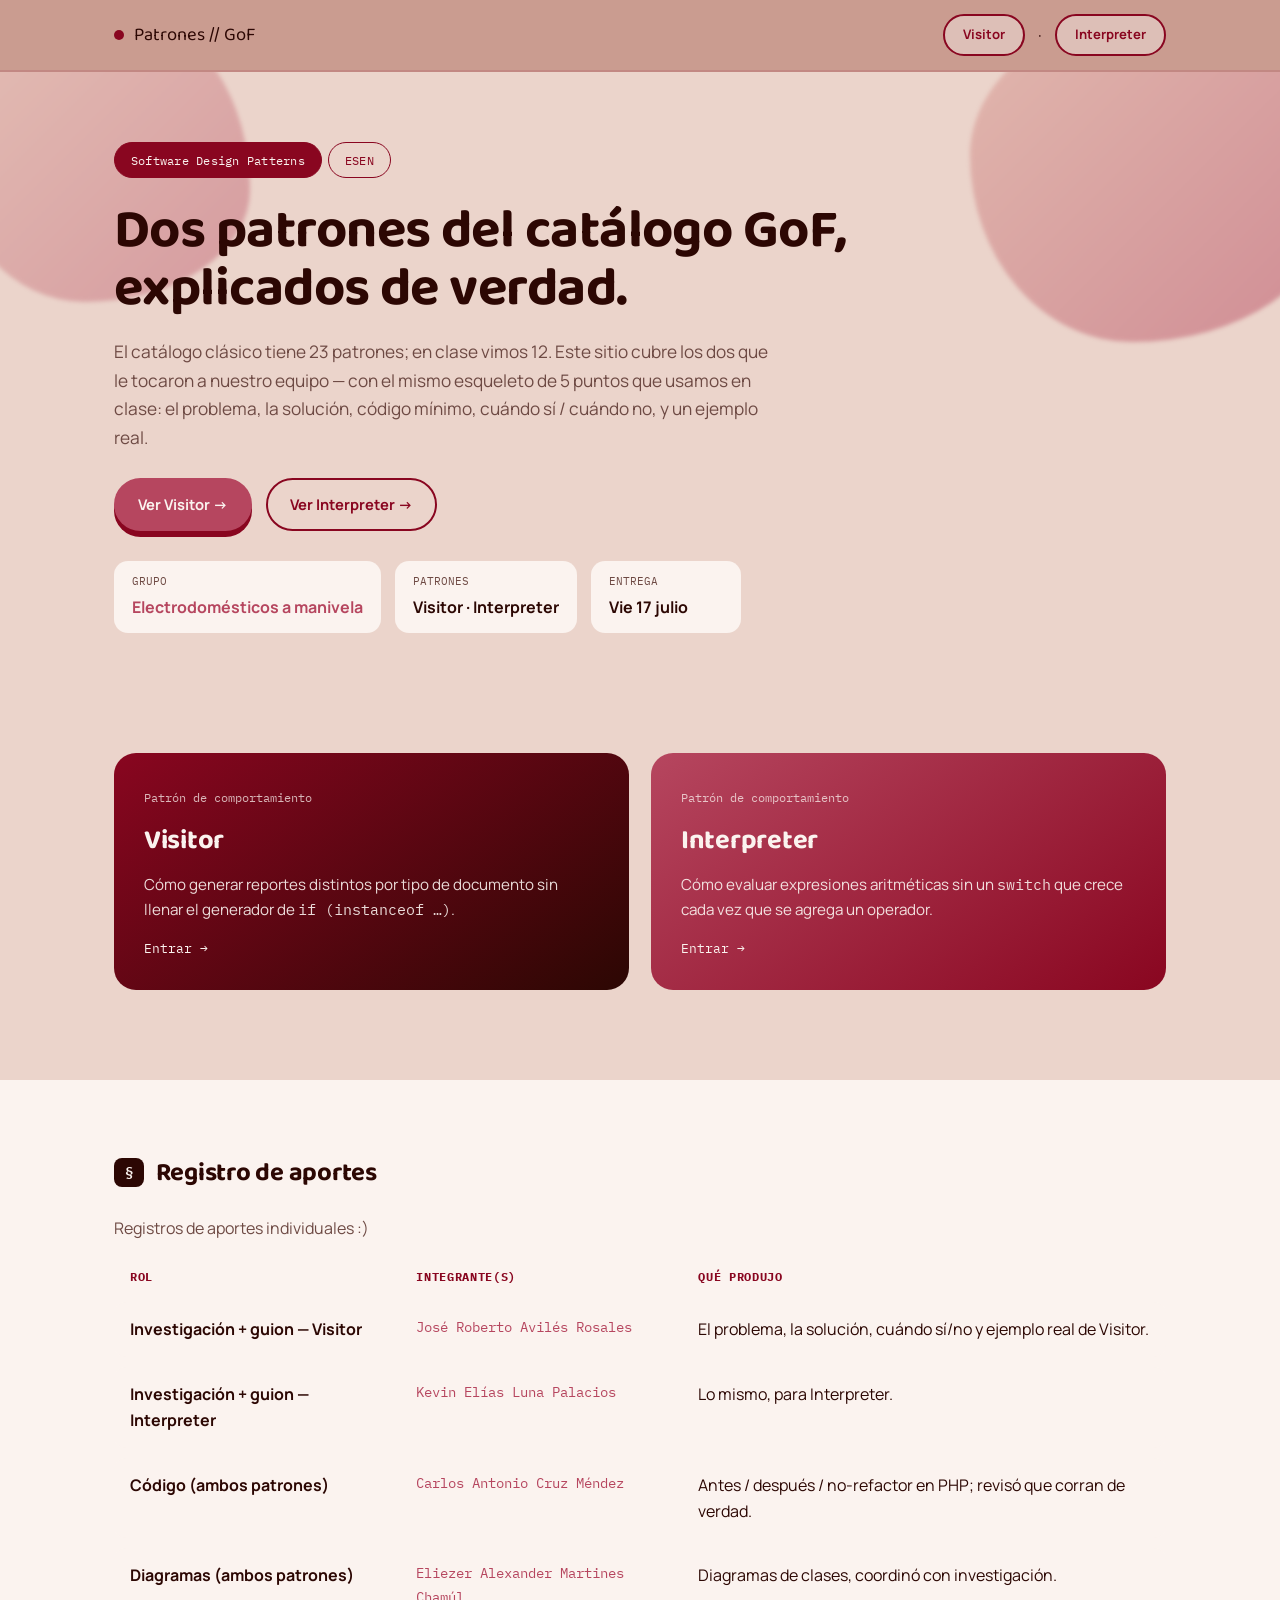
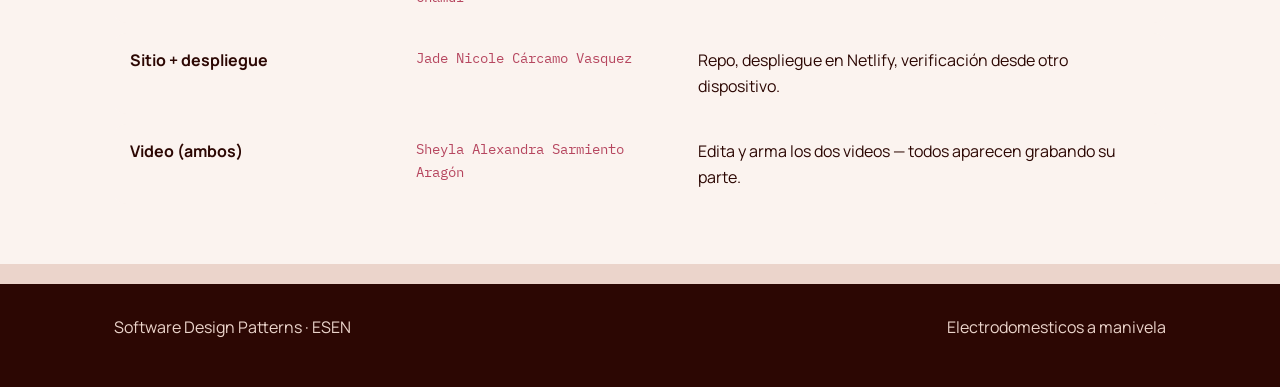
==== index.html @ 47b6f1de "Inicio de sitio patrones" ====
<!doctype html>
<html lang="es">
<head>
<meta charset="UTF-8">
<meta name="viewport" content="width=device-width, initial-scale=1">
<title>Patrones de Diseño — Visitor &amp; Interpreter</title>
<meta name="description" content="Mini-sitio del equipo sobre los patrones de diseño Visitor e Interpreter — ESEN.">
<link rel="stylesheet" href="style.css">
</head>
<body>

<header class="site">
  <div class="wrap">
    <div class="brand"><span class="dot"></span> Patrones // GoF</div>
    <nav class="crumbs"><a href="visitor.html">Visitor</a> &nbsp;·&nbsp; <a href="interpreter.html">Interpreter</a></nav>
  </div>
</header>

<main>
  <section class="hero">
    <div class="blob b1"></div>
    <div class="blob b2"></div>
    <div class="wrap">
      <div class="pill-combo">
        <span class="pill solid">Software Design Patterns</span>
        <span class="pill">ESEN</span>
      </div>
      <h1>Dos patrones del catálogo GoF,<br>explicados de verdad.</h1>
      <p class="lead">
        El catálogo clásico tiene 23 patrones; en clase vimos 12. Este sitio cubre los dos
        que le tocaron a nuestro equipo — con el mismo esqueleto de 5 puntos que usamos en
        clase: el problema, la solución, código mínimo, cuándo sí / cuándo no, y un ejemplo real.
      </p>
      <div class="actions">
        <a class="btn primary" href="visitor.html">Ver Visitor →</a>
        <a class="btn ghost" href="interpreter.html">Ver Interpreter →</a>
      </div>

      <div class="titleblock">
        <div class="cell"><span class="k">Grupo</span><span class="v fill">Electrodomésticos a manivela</span></div>
        <div class="cell"><span class="k">Patrones</span><span class="v">Visitor · Interpreter</span></div>
        <div class="cell"><span class="k">Entrega</span><span class="v">Vie 17 julio</span></div>
      </div>
    </div>
  </section>

  <section class="block">
    <div class="wrap">
      <div class="sheets">
        <a class="sheet c1" href="visitor.html">
          <span class="tag">Patrón de comportamiento</span>
          <h3>Visitor</h3>
          <p>Cómo generar reportes distintos por tipo de documento sin llenar el generador
             de <code>if (instanceof …)</code>.</p>
          <span class="go">Entrar →</span>
        </a>
        <a class="sheet c2" href="interpreter.html">
          <span class="tag">Patrón de comportamiento</span>
          <h3>Interpreter</h3>
          <p>Cómo evaluar expresiones aritméticas sin un <code>switch</code> que crece
             cada vez que se agrega un operador.</p>
          <span class="go">Entrar →</span>
        </a>
      </div>
    </div>
  </section>

  <section class="block tint">
    <div class="wrap">
      <h2><span class="idx">§</span> Registro de aportes</h2>
      <p style="color:var(--muted); max-width:70ch;">
        Registros de aportes individuales :)
      </p>
      <table class="aportes">
        <tr><th>Rol</th><th>Integrante(s)</th><th>Qué produjo</th></tr>
        <tr>
          <td>Investigación + guion — Visitor</td>
          <td class="name">José Roberto Avilés Rosales</td>
          <td>El problema, la solución, cuándo sí/no y ejemplo real de Visitor.</td>
        </tr>
        <tr>
          <td>Investigación + guion — Interpreter</td>
          <td class="name">Kevin Elías Luna Palacios</td>
          <td>Lo mismo, para Interpreter.</td>
        </tr>
        <tr>
          <td>Código (ambos patrones)</td>
          <td class="name">Carlos Antonio Cruz Méndez</td>
          <td>Antes / después / no-refactor en PHP; revisó que corran de verdad.</td>
        </tr>
        <tr>
          <td>Diagramas (ambos patrones)</td>
          <td class="name">Eliezer Alexander Martines Chamúl</td>
          <td>Diagramas de clases, coordinó con investigación.</td>
        </tr>
        <tr>
          <td>Sitio + despliegue</td>
          <td class="name">Jade Nicole Cárcamo Vasquez</td>
          <td>Repo, despliegue en Netlify, verificación desde otro dispositivo.</td>
        </tr>
        <tr>
          <td>Video (ambos)</td>
          <td class="name">Sheyla Alexandra Sarmiento Aragón</td>
          <td>Edita y arma los dos videos — todos aparecen grabando su parte.</td>
        </tr>
      </table>
    </div>
  </section>
</main>

<footer class="site">
  <div class="wrap">
    <span>Software Design Patterns · ESEN</span>
    <span>Electrodomesticos a manivela</span>
  </div>
</footer>

</body>
</html>
---- style.css ----
/* ============================================================
   PATRONES DE DISEÑO — hoja de estilos
   Paleta: almond-silk / rosy-taupe / berry-crush / burgundy / rich-mahogany
   Estilo: cálido, tarjetas de color sólido, ventanas "mockup"
   (navegador / celular), píldoras de dos tonos, citas grandes.
   ============================================================ */

@import url('https://fonts.googleapis.com/css2?family=Baloo+2:wght@500;700;800&family=Manrope:wght@400;500;600;700;800&family=IBM+Plex+Mono:wght@400;500;600;700&display=swap');

:root{
  --almond-silk:   #EBD4CB;
  --rosy-taupe:    #DA9F93;
  --berry-crush:   #B6465F;
  --burgundy:      #890620;
  --rich-mahogany: #2C0703;

  --ink:    var(--rich-mahogany);
  --muted:  #6E4A44;
  --paper:  #FBF3EF;
  --radius: 22px;
  --maxw:   1100px;
}

*{ box-sizing: border-box; }
html{ scroll-behavior: smooth; }

body{
  margin:0;
  background: var(--almond-silk);
  color: var(--ink);
  font-family: 'Manrope', system-ui, sans-serif;
  line-height: 1.65;
  -webkit-font-smoothing: antialiased;
}

h1,h2,h3,.display{ font-family: 'Baloo 2', system-ui, sans-serif; font-weight:700; letter-spacing:-.01em; }
.mono, code{ font-family: 'IBM Plex Mono', ui-monospace, monospace; }

a{ color: var(--burgundy); }
a:focus-visible, button:focus-visible{ outline: 2px solid var(--berry-crush); outline-offset:3px; }

.wrap{ max-width: var(--maxw); margin:0 auto; padding: 0 24px; }

/* ---------- nav ---------- */
header.site{
  position: sticky; top:0; z-index: 30;
  background: rgba(199,151,139,0.92);
  backdrop-filter: blur(8px);
  border-bottom: 2px solid rgba(137,6,32,0.12);
  padding: 14px 0;
}
header.site .wrap{ display:flex; align-items:center; justify-content:space-between; gap:16px; flex-wrap:wrap; }
.brand{ display:flex; align-items:center; gap:10px; font-family:'Baloo 2'; font-size:1.15rem; color: var(--rich-mahogany); }
.brand .dot{ width:10px; height:10px; border-radius:50%; background: var(--burgundy); display:inline-block; }
nav.crumbs{ display:flex; align-items:center; gap:10px; flex-wrap:wrap; }
nav.crumbs a{
  display:inline-flex; align-items:center;
  padding: 8px 18px; border-radius: 999px;
  border: 2px solid var(--burgundy); color: var(--burgundy);
  font-family:'Manrope'; font-weight:700; font-size:.82rem;
  text-decoration:none; background: rgba(251,243,239,0.4);
  transition: transform .15s ease, background .15s ease, color .15s ease;
}
nav.crumbs a:hover{
  background: var(--burgundy); color: var(--paper);
  text-decoration:none; transform: translateY(-1px);
}

/* ---------- pill badges (two-tone, like "Talk (Nerdy) to Us") ---------- */
.pill-combo{ display:inline-flex; align-items:center; gap:6px; margin-bottom: 18px; flex-wrap:wrap; }
.pill{
  display:inline-block; padding: 7px 16px; border-radius: 999px;
  font-family:'IBM Plex Mono'; font-size:.78rem; letter-spacing:.02em;
  border: 1.5px solid var(--burgundy); color: var(--burgundy);
}
.pill.solid{ background: var(--burgundy); color: var(--paper); border-color: var(--burgundy); }
.pill.taupe{ background: var(--rosy-taupe); border-color: var(--rosy-taupe); color: var(--rich-mahogany); }

/* ---------- buttons ---------- */
.btn{
  display:inline-flex; align-items:center; gap:8px;
  padding: 12px 22px; border-radius: 999px;
  font-family:'Manrope'; font-weight:700; font-size:.92rem;
  text-decoration:none; border: 2px solid transparent;
  transition: transform .15s ease, box-shadow .15s ease;
}
.btn:hover{ transform: translateY(-2px); text-decoration:none; }
.btn.primary{ background: var(--berry-crush); color: var(--paper); box-shadow: 0 6px 0 var(--burgundy); }
.btn.primary:hover{ box-shadow: 0 3px 0 var(--burgundy); }
.btn.ghost{ background: transparent; border-color: var(--burgundy); color: var(--burgundy); }

/* ---------- hero with organic blob ---------- */
.hero{ position: relative; padding: 70px 0 30px; overflow: hidden; }
.blob{
  position:absolute; z-index:0; opacity:.5;
  width: 360px; height: 340px;
  background: linear-gradient(135deg, var(--rosy-taupe), var(--berry-crush));
  border-radius: 62% 38% 55% 45% / 45% 60% 40% 55%;
  filter: blur(2px);
}
.blob.b1{ top:-70px; right:-50px; }
.blob.b2{ width:300px; height:280px; top:-50px; left:-50px; opacity:.4; }
.hero .wrap{ position:relative; z-index:1; }
.hero h1{ font-size: clamp(2.1rem, 5vw, 3.4rem); line-height:1.08; margin:.1em 0 .35em; color: var(--rich-mahogany); }
.hero p.lead{ max-width: 60ch; font-size: 1.08rem; color: var(--muted); }
.hero .actions{ margin-top: 26px; display:flex; gap:14px; flex-wrap:wrap; }

/* ---------- device frames (signature element) ---------- */
.device-frame.browser{
  background: var(--paper);
  border-radius: 16px;
  box-shadow: 0 20px 45px rgba(44,7,3,0.18);
  overflow: hidden;
  border: 1px solid rgba(44,7,3,0.08);
}
.device-frame.browser .chrome{
  display:flex; align-items:center; gap:6px;
  padding: 12px 16px; background: var(--rich-mahogany);
}
.device-frame.browser .chrome span{ width:10px; height:10px; border-radius:50%; display:inline-block; }
.device-frame.browser .chrome span:nth-child(1){ background:#E8848D; }
.device-frame.browser .chrome span:nth-child(2){ background:#EFC28C; }
.device-frame.browser .chrome span:nth-child(3){ background:#8FC79A; }
.device-frame.browser .screen{ padding: 26px; }

.device-frame.phone{
  width: 230px; margin: 0 auto;
  background: var(--rich-mahogany);
  border-radius: 34px;
  padding: 14px 10px;
  box-shadow: 0 20px 45px rgba(44,7,3,0.25);
}
.device-frame.phone .notch{ width:60px; height:8px; background: rgba(255,255,255,0.25); border-radius: 999px; margin: 0 auto 10px; }
.device-frame.phone .screen{ background: var(--paper); border-radius: 20px; padding: 22px 16px; text-align:center; }

/* ---------- card grid (index page) ---------- */
.sheets{ display:grid; grid-template-columns: 1fr 1fr; gap: 22px; margin: 40px 0; }
@media (max-width:720px){ .sheets{ grid-template-columns: 1fr; } }
.sheet{
  display:block; text-decoration:none;
  border-radius: var(--radius);
  padding: 30px;
  color: var(--paper);
  position: relative;
  transition: transform .15s ease;
}
.sheet:hover{ transform: translateY(-4px); text-decoration:none; }
.sheet.c1{ background: linear-gradient(145deg, var(--burgundy), var(--rich-mahogany)); }
.sheet.c2{ background: linear-gradient(145deg, var(--berry-crush), var(--burgundy)); }
.sheet .tag{ font-family:'IBM Plex Mono'; font-size:.72rem; opacity:.75; }
.sheet h3{ font-size:1.7rem; margin:.35em 0 .3em; color: var(--paper); }
.sheet p{ opacity:.9; margin:0; font-size:.95rem; }
.sheet .go{ display:inline-block; margin-top:16px; font-family:'IBM Plex Mono'; font-size:.8rem; }

/* ---------- sections ---------- */
section.block{ padding: 50px 0; }
section.block.tint{ background: var(--paper); }
section.block h2{
  font-size: 1.6rem; display:flex; align-items:center; gap:12px; color: var(--rich-mahogany);
}
section.block h2 .idx{
  font-family:'IBM Plex Mono'; background: var(--rich-mahogany); color: var(--paper);
  padding: 3px 11px; border-radius: 8px; font-size:.85rem;
}
section.block .body{ margin-top:14px; }
section.block .body p{ max-width: 74ch; }

/* note below the "problema" quote card — centered */
section.block .body.center{ text-align:center; }
section.block .body.center p{ max-width: 68ch; margin-left:auto; margin-right:auto; }

/* "solución" paragraph — fills the full width instead of a narrow left column */
section.block .body.wide p{ max-width: none; text-align: justify; hyphens: auto; }

/* ---------- big quote (problem framing) ---------- */
.bigquote{
  position: relative;
  background: var(--rosy-taupe);
  border-radius: var(--radius);
  padding: 34px 34px 30px 60px;
  margin-top: 18px;
}
.bigquote::before{
  content:"\201C"; position:absolute; left:16px; top:2px;
  font-family:'Baloo 2'; font-size:4rem; color: var(--paper); opacity:.7; line-height:1;
}
.bigquote p{ margin:0; color: var(--rich-mahogany); font-size:1.02rem; }

/* ---------- when yes/no ---------- */
.grid2{ display:grid; grid-template-columns:1fr 1fr; gap:20px; margin-top:18px; }
@media (max-width:680px){ .grid2{ grid-template-columns:1fr; } }
.col{ border-radius: var(--radius); padding: 22px 24px; }
.col.si{ background: #E7EFDF; }
.col.no{ background: #F3DCDC; }
.col h4{ margin:0 0 12px; font-family:'Baloo 2'; font-size:1.05rem; }
.col.si h4{ color:#3E6B3F; }
.col.no h4{ color:#8A2E2E; }
.col ul{ margin:0; padding-left:1.1em; }
.col li{ margin-bottom:8px; }

/* ---------- code window ---------- */
.codewindow{ margin-top:18px; }
.codewindow .label{
  font-family:'IBM Plex Mono'; font-size:.75rem; color: var(--burgundy);
  margin-bottom:8px; display:flex; align-items:center; gap:8px;
}
.codewindow .label .pill{ padding:3px 10px; font-size:.7rem; }
.codewindow pre{
  margin:0; padding: 20px 22px; overflow-x:auto;
  font-family:'IBM Plex Mono'; font-size:.82rem; line-height:1.55;
  color: #F3E4DE; background: var(--rich-mahogany);
}
.codewindow .kw{ color:#F2B6A0; }
.codewindow .cls{ color:#9FD8B0; }
.codewindow .str{ color:#EAD08C; }
.codewindow .cm{ color:#B88C86; }

/* two smaller code windows side by side */
.codepair{ display:grid; grid-template-columns:1fr 1fr; gap:18px; margin-top:22px; }
@media (max-width:780px){ .codepair{ grid-template-columns:1fr; } }

/* ---------- diagram ---------- */
.diagram-wrap{ margin-top:18px; }
.diagram svg{ max-width:100%; height:auto; display:block; }

/* ---------- pending flag ---------- */
.pending{
  margin-top:16px; border-radius: var(--radius);
  border: 2px dashed var(--berry-crush);
  background: rgba(182,70,95,0.06);
  padding: 20px 24px;
}
.pending .flag{
  font-family:'IBM Plex Mono'; font-size:.7rem; text-transform:uppercase; letter-spacing:.08em;
  background: var(--berry-crush); color: var(--paper); padding:3px 10px; border-radius:999px;
  display:inline-block; margin-bottom:10px;
}
.pending p{ margin:.4em 0; }
.pending .howto{ color: var(--muted); font-size:.88rem; }

/* ---------- video (phone mockup) ---------- */
.videoblock{ margin-top:22px; display:flex; justify-content:center; }
.videoblock .screen strong{ display:block; margin-bottom:6px; color: var(--rich-mahogany); }
.videoblock .screen span{ display:block; font-size:.82rem; color: var(--muted); margin-bottom:14px; }

/* ---------- contributions table ---------- */
table.aportes{ width:100%; border-collapse: separate; border-spacing:0 10px; margin-top:14px; }
table.aportes th{ text-align:left; font-family:'IBM Plex Mono'; font-size:.72rem; letter-spacing:.06em; text-transform:uppercase; color: var(--burgundy); padding: 0 16px 6px; }
table.aportes td{ background: var(--paper); padding: 14px 16px; vertical-align:top; }
table.aportes tr td:first-child{ border-radius: 12px 0 0 12px; font-weight:700; }
table.aportes tr td:last-child{ border-radius: 0 12px 12px 0; }
table.aportes td.name{ color: var(--berry-crush); font-family:'IBM Plex Mono'; font-size:.88rem; }
table.aportes td.done{ color:#3E6B3F; font-family:'IBM Plex Mono'; font-size:.88rem; }

/* ---------- sources ---------- */
.sources{ margin-top:14px; padding-left:1.2em; color: var(--muted); font-size:.88rem; }
.sources li{ margin-bottom:6px; }
.sources a{ color: var(--muted); }
.sources a:hover{ color: var(--burgundy); }

/* ---------- title block ---------- */
.titleblock{ margin-top:30px; display:flex; gap:14px; flex-wrap:wrap; }
.titleblock .cell{ background: var(--paper); border-radius:14px; padding:12px 18px; min-width:150px; }
.titleblock .k{ display:block; font-family:'IBM Plex Mono'; font-size:.68rem; text-transform:uppercase; color: var(--muted); margin-bottom:4px; }
.titleblock .v{ font-weight:700; color: var(--rich-mahogany); }
.titleblock .v.fill{ color: var(--berry-crush); }

/* ---------- footer ---------- */
footer.site{ background: var(--rich-mahogany); color: var(--almond-silk); padding: 30px 0 46px; margin-top: 20px; }
footer.site .wrap{ display:flex; justify-content:space-between; gap:16px; flex-wrap:wrap; }
footer.site a{ color: var(--almond-silk); }
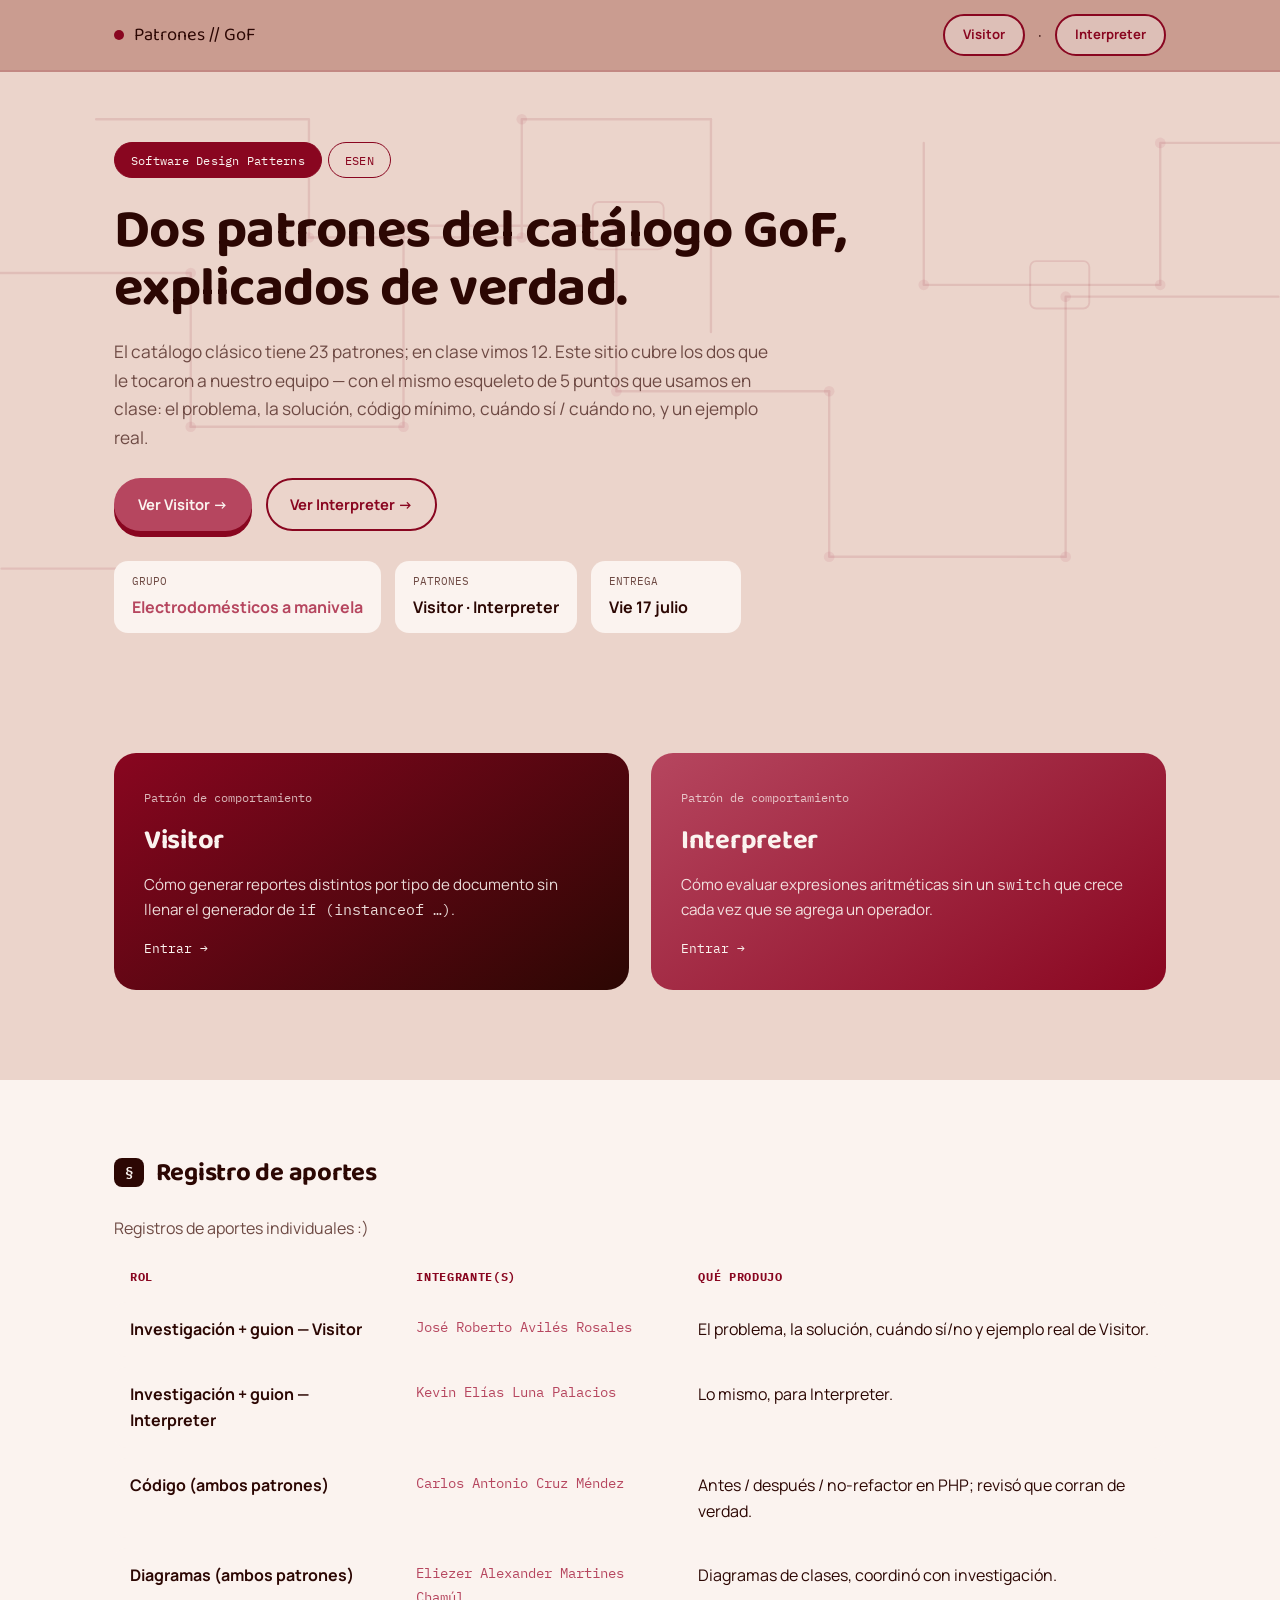
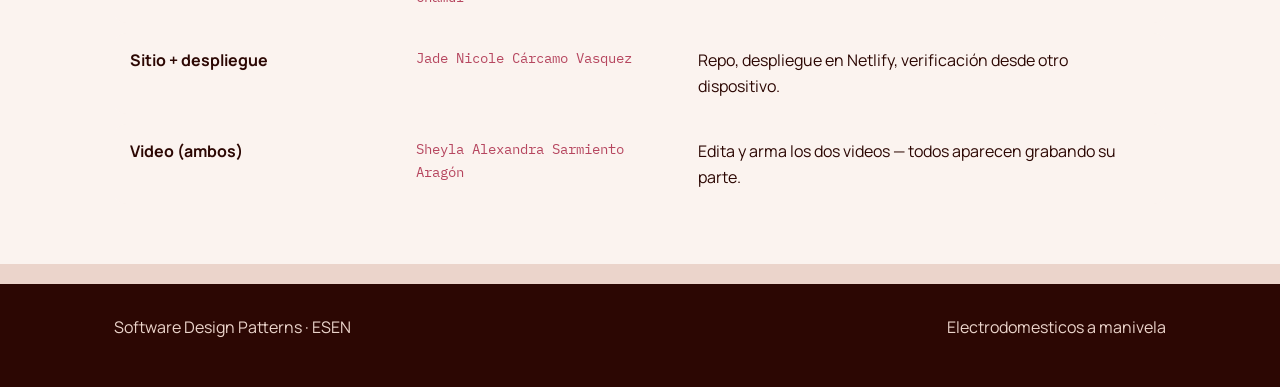
==== commit 64f9d465: "cambios" ====
--- a/index.html
+++ b/index.html
@@ -18,8 +18,47 @@
 
 <main>
   <section class="hero">
-    <div class="blob b1"></div>
-    <div class="blob b2"></div>
+    <div class="circuit-bg">
+      <svg viewBox="0 0 1200 500" preserveAspectRatio="xMidYMid slice" xmlns="http://www.w3.org/2000/svg" aria-hidden="true">
+        <g fill="none" stroke="#890620" stroke-width="2" stroke-linecap="round" stroke-linejoin="round" opacity="0.10">
+          <polyline points="40,50 40,170 220,170 220,300"/>
+          <polyline points="220,300 400,300 400,130"/>
+          <polyline points="400,130 580,130"/>
+          <polyline points="580,130 580,270 760,270"/>
+          <polyline points="760,270 760,410 960,410"/>
+          <polyline points="960,410 960,190 1140,190"/>
+          <polyline points="140,40 320,40 320,140"/>
+          <polyline points="320,140 500,140 500,40 660,40"/>
+          <polyline points="660,40 660,220"/>
+          <polyline points="840,60 840,180 1040,180"/>
+          <polyline points="1040,180 1040,60 1180,60"/>
+          <polyline points="60,420 200,420 200,470"/>
+        </g>
+        <g fill="none" stroke="#890620" stroke-width="1.6" opacity="0.10 ">
+          <rect x="560" y="110" width="60" height="40" rx="5"/>
+          <rect x="930" y="160" width="50" height="40" rx="5"/>
+        </g>
+        <g fill="#B6465F" opacity="0.1">
+          <circle cx="40" cy="170" r="4.5"/>
+          <circle cx="220" cy="170" r="4.5"/>
+          <circle cx="220" cy="300" r="4.5"/>
+          <circle cx="400" cy="300" r="4.5"/>
+          <circle cx="400" cy="130" r="4.5"/>
+          <circle cx="580" cy="130" r="4.5"/>
+          <circle cx="580" cy="270" r="4.5"/>
+          <circle cx="760" cy="270" r="4.5"/>
+          <circle cx="760" cy="410" r="4.5"/>
+          <circle cx="960" cy="410" r="4.5"/>
+          <circle cx="960" cy="190" r="4.5"/>
+          <circle cx="320" cy="140" r="4.5"/>
+          <circle cx="500" cy="140" r="4.5"/>
+          <circle cx="500" cy="40" r="4.5"/>
+          <circle cx="840" cy="180" r="4.5"/>
+          <circle cx="1040" cy="180" r="4.5"/>
+          <circle cx="1040" cy="60" r="4.5"/>
+        </g>
+      </svg>
+    </div>
     <div class="wrap">
       <div class="pill-combo">
         <span class="pill solid">Software Design Patterns</span>
--- a/style.css
+++ b/style.css
@@ -91,15 +91,8 @@
 
 /* ---------- hero with organic blob ---------- */
 .hero{ position: relative; padding: 70px 0 30px; overflow: hidden; }
-.blob{
-  position:absolute; z-index:0; opacity:.5;
-  width: 360px; height: 340px;
-  background: linear-gradient(135deg, var(--rosy-taupe), var(--berry-crush));
-  border-radius: 62% 38% 55% 45% / 45% 60% 40% 55%;
-  filter: blur(2px);
-}
-.blob.b1{ top:-70px; right:-50px; }
-.blob.b2{ width:300px; height:280px; top:-50px; left:-50px; opacity:.4; }
+.circuit-bg{ position:absolute; inset:0; z-index:0; pointer-events:none; }
+.circuit-bg svg{ width:100%; height:100%; display:block; }
 .hero .wrap{ position:relative; z-index:1; }
 .hero h1{ font-size: clamp(2.1rem, 5vw, 3.4rem); line-height:1.08; margin:.1em 0 .35em; color: var(--rich-mahogany); }
 .hero p.lead{ max-width: 60ch; font-size: 1.08rem; color: var(--muted); }
